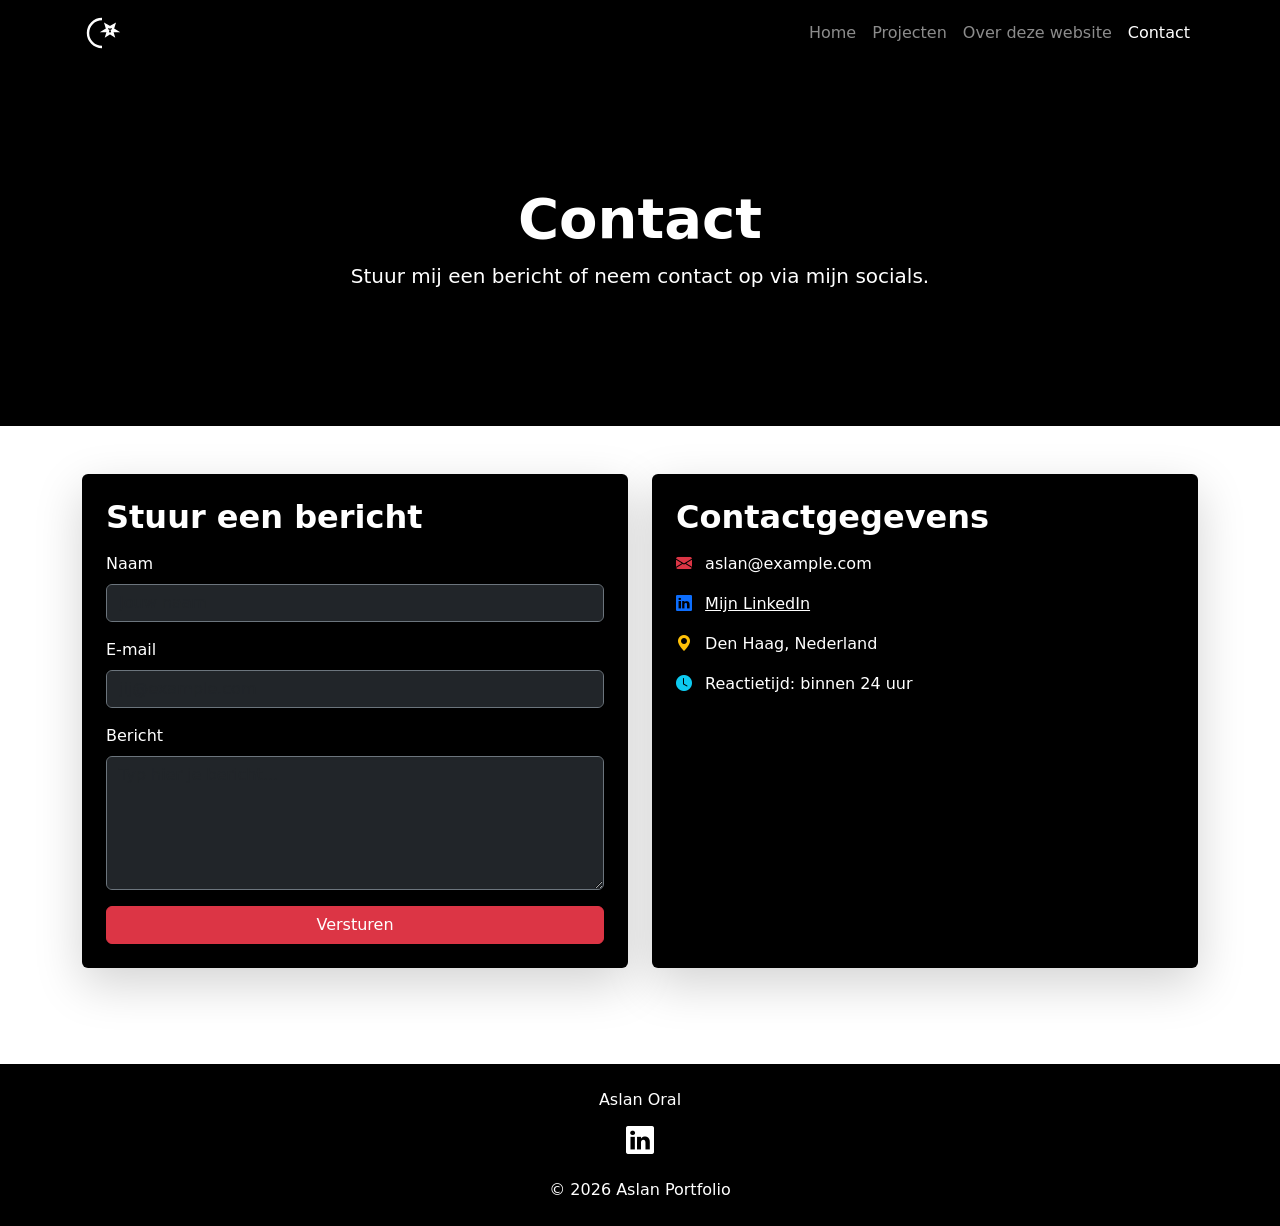
==== contact.html @ e69f2475 "added contact, form+validation with socials" ====
<!doctype html>
<html lang="nl">

<head>
    <meta charset="utf-8">
    <meta name="viewport" content="width=device-width, initial-scale=1">
    <title>Contact - Aslan Oral</title>

    <link href="https://cdn.jsdelivr.net/npm/bootstrap@5.3.8/dist/css/bootstrap.min.css" rel="stylesheet">
    <link rel="stylesheet" href="https://cdn.jsdelivr.net/npm/bootstrap-icons@1.11.3/font/bootstrap-icons.css">

</head>

<body class="bg-white text-white">


    <nav class="navbar navbar-expand-lg navbar-dark bg-black">
        <div class="container">
            <a class="navbar-brand d-flex align-items-center" href="index.html">
                <svg id="turkse-icon" width="40" height="40" viewBox="0 0 100 100">
                <path id="maan" d="M50 15 A35 35 0 1 0 50 85 A25 25 0 1 1 50 15Z"
                      fill="none" stroke="white" stroke-width="6" />
                <polygon id="ster" points="70,50 78,55 75,45 85,45 77,40 80,30 70,36 60,30 63,40 55,45 65,45 62,55"
                         fill="none" stroke="white" stroke-width="6" />
            </svg>
            </a>

            <button class="navbar-toggler" type="button" data-bs-toggle="collapse" data-bs-target="#navMenu">
            <span class="navbar-toggler-icon"></span>
        </button>

            <div class="collapse navbar-collapse" id="navMenu">
                <ul class="navbar-nav ms-auto">
                    <li class="nav-item"><a class="nav-link" href="index.html">Home</a></li>
                    <li class="nav-item"><a class="nav-link" href="projecten.html">Projecten</a></li>
                    <li class="nav-item"><a class="nav-link" href="over-website.html">Over deze website</a></li>
                    <li class="nav-item"><a class="nav-link active" href="contact.html">Contact</a></li>
                </ul>
            </div>
        </div>
    </nav>


    <header class="d-flex align-items-center justify-content-center text-center bg-black text-white" style="min-height: 40vh;">
        <div id="projecten-header-box" class="p-5 rounded opacity-100">
            <h1 class="display-4 fw-bold glow-title">Contact</h1>
            <p class="lead">Stuur mij een bericht of neem contact op via mijn socials.</p>
        </div>
    </header>


    <div class="container py-5">

        <div class="row g-4">


            <div class="col-lg-6">
                <div class="bg-black p-4 rounded shadow-lg">
                    <h2 class="fw-bold mb-3">Stuur een bericht</h2>

                    <form id="contactForm" novalidate>

                        <div class="mb-3">
                            <label class="form-label">Naam</label>
                            <input type="text" id="naam" class="form-control bg-dark text-white border-secondary" placeholder="Jouw naam">
                            <div id="naamError" class="error-text d-none">Vul je naam in.</div>
                        </div>

                        <div class="mb-3">
                            <label class="form-label">E-mail</label>
                            <input type="email" id="email" class="form-control bg-dark text-white border-secondary" placeholder="jij@example.com">
                            <div id="emailError" class="error-text d-none">Vul een geldig e-mailadres in.</div>
                        </div>

                        <div class="mb-3">
                            <label class="form-label">Bericht</label>
                            <textarea id="bericht" class="form-control bg-dark text-white border-secondary" rows="5" placeholder="Typ hier je bericht..."></textarea>
                            <div id="berichtError" class="error-text d-none">Je bericht moet minimaal 10 tekens zijn.</div>
                        </div>

                        <button type="submit" class="btn btn-danger w-100">Versturen</button>

                        <div id="successMessage" class="text-success mt-3 d-none">
                            ✔ Je bericht is succesvol verzonden!
                        </div>

                    </form>
                </div>
            </div>


            <div class="col-lg-6">
                <div class="bg-black p-4 rounded shadow-lg h-100">
                    <h2 class="fw-bold mb-3">Contactgegevens</h2>

                    <p class="mb-3">
                        <i class="bi bi-envelope-fill text-danger me-2"></i> aslan@example.com
                    </p>

                    <p class="mb-3">
                        <i class="bi bi-linkedin text-primary me-2"></i>
                        <a href="https://www.linkedin.com/in/aslan-oral-b50303410/" class="text-white" target="_blank">
                        Mijn LinkedIn
                    </a>
                    </p>

                    <p class="mb-3">
                        <i class="bi bi-geo-alt-fill text-warning me-2"></i> Den Haag, Nederland
                    </p>

                    <p class="mb-3">
                        <i class="bi bi-clock-fill text-info me-2"></i> Reactietijd: binnen 24 uur
                    </p>

                </div>
            </div>

        </div>

    </div>


    <footer class="bg-black text-white text-center py-4 mt-5">
        <p class="mb-2">Aslan Oral</p>
        <a href="https://www.linkedin.com/in/aslan-oral-b50303410/" target="_blank" class="text-white fs-3">
            <i class="bi bi-linkedin"></i>
        </a>
        <p class="mt-3 mb-0">© 2026 Aslan Portfolio</p>
    </footer>

    <script src="https://cdn.jsdelivr.net/npm/bootstrap@5.3.8/dist/js/bootstrap.bundle.min.js"></script>
    <script src="js/script.js" defer></script>

</body>

</html>
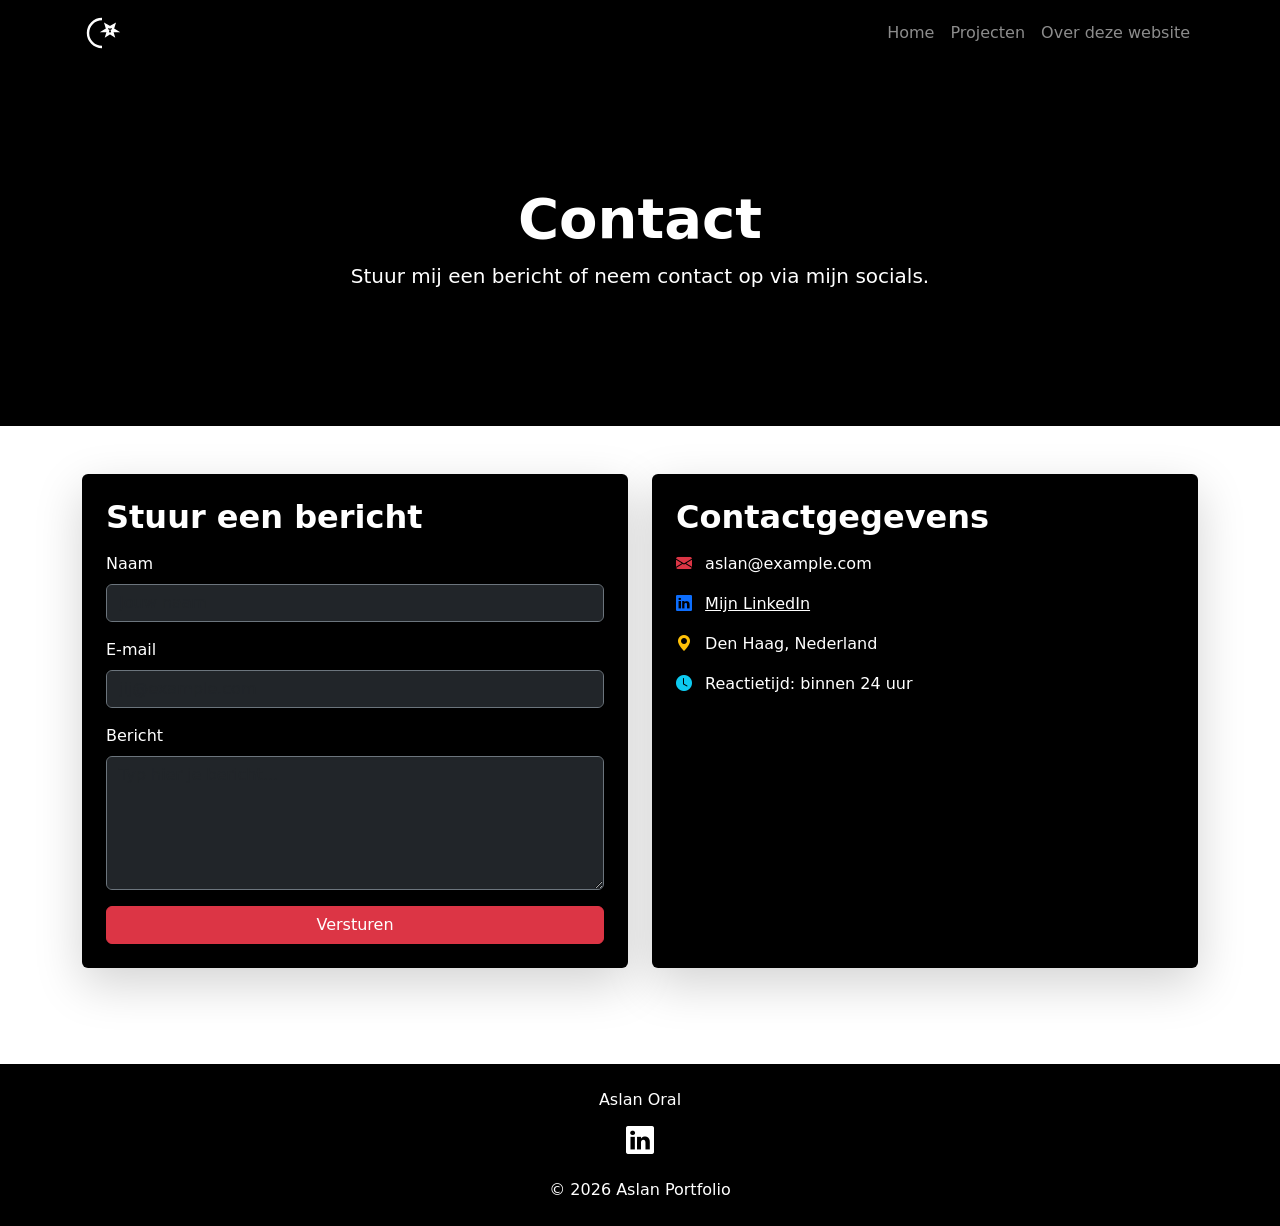
==== commit 2683b3fb: "added intro for welcome in ever language" ====
--- a/contact.html
+++ b/contact.html
@@ -9,6 +9,16 @@
     <link href="https://cdn.jsdelivr.net/npm/bootstrap@5.3.8/dist/css/bootstrap.min.css" rel="stylesheet">
     <link rel="stylesheet" href="https://cdn.jsdelivr.net/npm/bootstrap-icons@1.11.3/font/bootstrap-icons.css">
 
+    <style>
+        .error {
+            border: 1px solid red !important;
+        }
+        
+        .error-text {
+            color: #ff4d4d;
+            font-size: 0.9rem;
+        }
+    </style>
 </head>
 
 <body class="bg-white text-white">
@@ -34,7 +44,6 @@
                     <li class="nav-item"><a class="nav-link" href="index.html">Home</a></li>
                     <li class="nav-item"><a class="nav-link" href="projecten.html">Projecten</a></li>
                     <li class="nav-item"><a class="nav-link" href="over-website.html">Over deze website</a></li>
-                    <li class="nav-item"><a class="nav-link active" href="contact.html">Contact</a></li>
                 </ul>
             </div>
         </div>
@@ -42,7 +51,7 @@
 
 
     <header class="d-flex align-items-center justify-content-center text-center bg-black text-white" style="min-height: 40vh;">
-        <div id="projecten-header-box" class="p-5 rounded opacity-100">
+        <div id="projecten-header-box" class="p-5 rounded opacity-100   ">
             <h1 class="display-4 fw-bold glow-title">Contact</h1>
             <p class="lead">Stuur mij een bericht of neem contact op via mijn socials.</p>
         </div>
